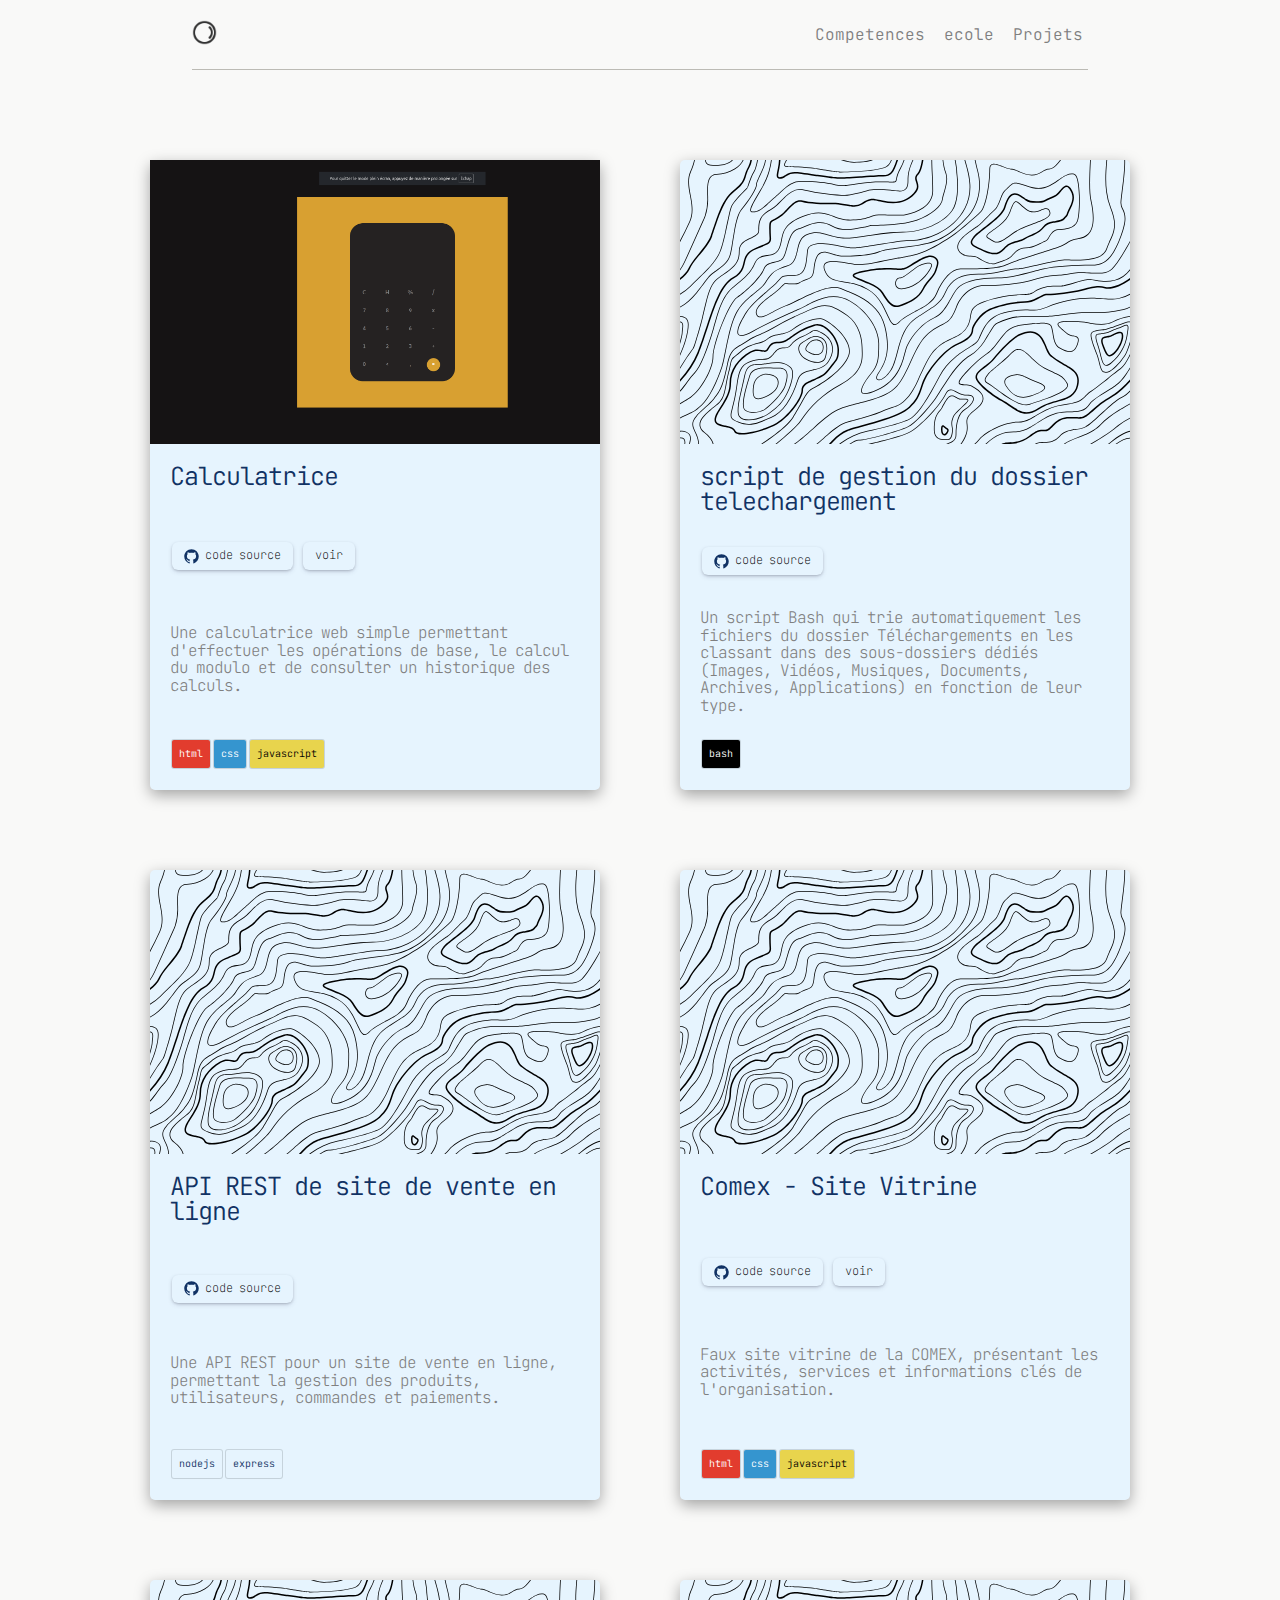
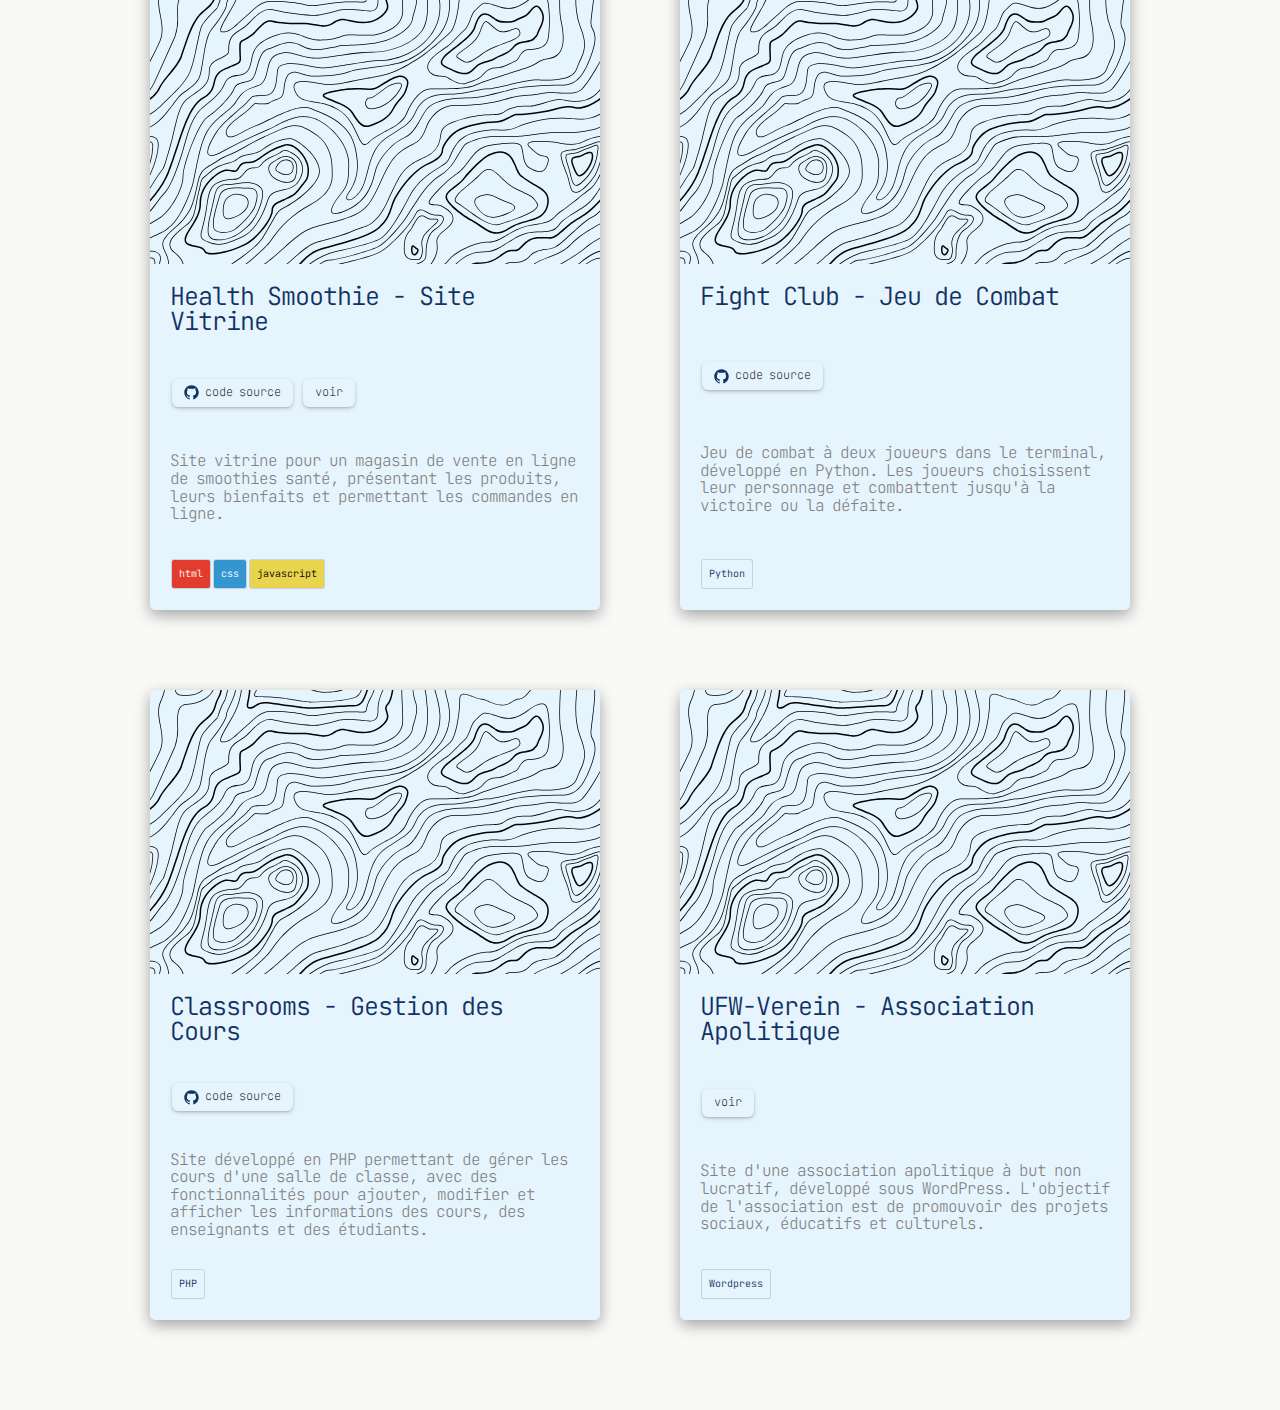
==== pages/projects.html @ 1305ce99 "initial commit" ====
<!DOCTYPE html>
<html lang="en">
<head>
    <meta charset="UTF-8">
    <meta name="viewport" content="width=device-width, initial-scale=1.0">
    <link rel="stylesheet" href="/general.css">
    <link rel="stylesheet" href="/pages/css/projects.css">
    <script src="/web-components/projet.js" defer></script>
    <title>Projets</title>
</head>
<body>
    
    <div class="container">
        <header>
            <a href="/index.html">
                <img src="/src/cercle.png" alt="">
            </a>
        <div>
            <a href="/pages/skills.html">
                Competences
            </a>
            <a href="/pages/school.html">
                ecole
            </a>
            <a href="/pages/projects.html">
                Projets
            </a>
        </div>
    </header>
        <div class="subcontainer">
            <div class="projects">
                <wc-projet 
                image="/src/projets/calculatrice.png"
                name="Calculatrice"
                source="https://github.com/ananianatid/Calculatrice"
                try="https://vocal-axolotl-d9de55.netlify.app/"
                text="Une calculatrice web simple permettant d'effectuer les opérations de base, le calcul du modulo et de consulter un historique des calculs."
                technology="html,css,javascript"
                ></wc-projet>
    
                <wc-projet 
                image="/src/projets/topography.svg"
                name="script de gestion du dossier telechargement"
                source="https://github.com/ananijoel/file_management_script.git"
                try=""
                text="Un script Bash qui trie automatiquement les fichiers du dossier Téléchargements en les classant dans des sous-dossiers dédiés (Images, Vidéos, Musiques, Documents, Archives, Applications) en fonction de leur type."
                technology="bash"
                ></wc-projet>
    
                <wc-projet 
                image="/src/projets/topography.svg"
                name="API REST de site de vente en ligne"
                source="https://github.com/ananijoel/webstore-api"
                try=""
                text="Une API REST pour un site de vente en ligne, permettant la gestion des produits, utilisateurs, commandes et paiements."
                technology="nodejs,express"
                ></wc-projet>
    
                <wc-projet 
                image="/src/projets/topography.svg"
                name="Comex - Site Vitrine"
                source="https://github.com/ananijoel/COMEX.git"
                try="https://comexvitrine.netlify.app/"
                text="Faux site vitrine de la COMEX, présentant les activités, services et informations clés de l'organisation."
                technology="html,css,javascript"
                ></wc-projet>
    
                <wc-projet 
                image="/src/projets/topography.svg"
                name="Health Smoothie - Site Vitrine"
                source="https://github.com/ananijoel/Health-smoothie.git"
                try="https://healthsmoothie.netlify.app/"
                text="Site vitrine pour un magasin de vente en ligne de smoothies santé, présentant les produits, leurs bienfaits et permettant les commandes en ligne."
                technology="html,css,javascript"
                ></wc-projet>
    
                <wc-projet 
                image="/src/projets/topography.svg"
                name="Fight Club - Jeu de Combat"
                source="https://github.com/ananijoel/fight_club"
                try=""
                text="Jeu de combat à deux joueurs dans le terminal, développé en Python. Les joueurs choisissent leur personnage et combattent jusqu'à la victoire ou la défaite."
                technology="Python"
                ></wc-projet>
    
                <wc-projet 
                image="/src/projets/topography.svg"
                name="Classrooms - Gestion des Cours"
                source="https://github.com/ananijoel/Classrooms"
                try=""
                text=" Site développé en PHP permettant de gérer les cours d'une salle de classe, avec des fonctionnalités pour ajouter, modifier et afficher les informations des cours, des enseignants et des étudiants."
                technology="PHP"
                ></wc-projet>
    
                <wc-projet 
                image="/src/projets/topography.svg"
                name="UFW-Verein - Association Apolitique"
                source=""
                try="https://ufw-verein.org/"
                text="Site d'une association apolitique à but non lucratif, développé sous WordPress. L'objectif de l'association est de promouvoir des projets sociaux, éducatifs et culturels."
                technology="Wordpress"
                ></wc-projet>
            </div>
        </div>
     </div>
</body>
</body>
</html>
---- general.css ----
@import url('https://fonts.googleapis.com/css2?family=JetBrains+Mono:ital,wght@0,100..800;1,100..800&display=swap');

*{
    box-sizing: border-box;
    padding: 0;
    margin: 0;
    font-family: 'Roboto';
    font-family: "JetBrains Mono", serif;
    font-optical-sizing: auto;
    font-weight: 300;
    font-style: normal;
    line-height: 110%;
    word-spacing: -1px;
}

body{
    overflow-x: hidden;
    background-color: #F9F9F8;
    height: fit-content;
    width: 100vw;
    display: flex;
    align-items: center;
    justify-content: center;
    flex-direction: column;
}
header{
    display: flex;
    align-items: center;
    justify-content: space-between;
    flex-direction: row;
    width: 100%;
    height: 70px;
    border-bottom: 1px solid #BCBBB5;

}
.home {
    display: flex;
    align-items: center;
    justify-content: center;
}
header > a{
    color: gray;
    display: block;
    width: fit-content;
    margin: 0;

    
}
header > a > img{
    height: 25px;
    width: 25px;
}
header > a > img:hover{
    transform: scale(1.1);
} 
header > div > a{
    text-decoration: none;
    color: gray;
    margin: 0 5px;
}
header  > div > a:hover{
    color: black;
}
---- pages/css/projects.css ----
.container{
    width: 70vw;
    height: 100%;
}
.subcontainer{
    margin: 50px 0 ;
    padding: 20px;
    border-radius: 5px;
    height: fit-content;
    width:100%;
    display: flex;
    flex-direction: column;
    display: flex;
    align-items: center;
    justify-content: center;
}
.projects {
    overflow: visible !important; 
    width: fit-content;
    height: fit-content;
    display: grid;
    grid-template-columns: repeat(2,2fr);
    gap: 40px;
    
}
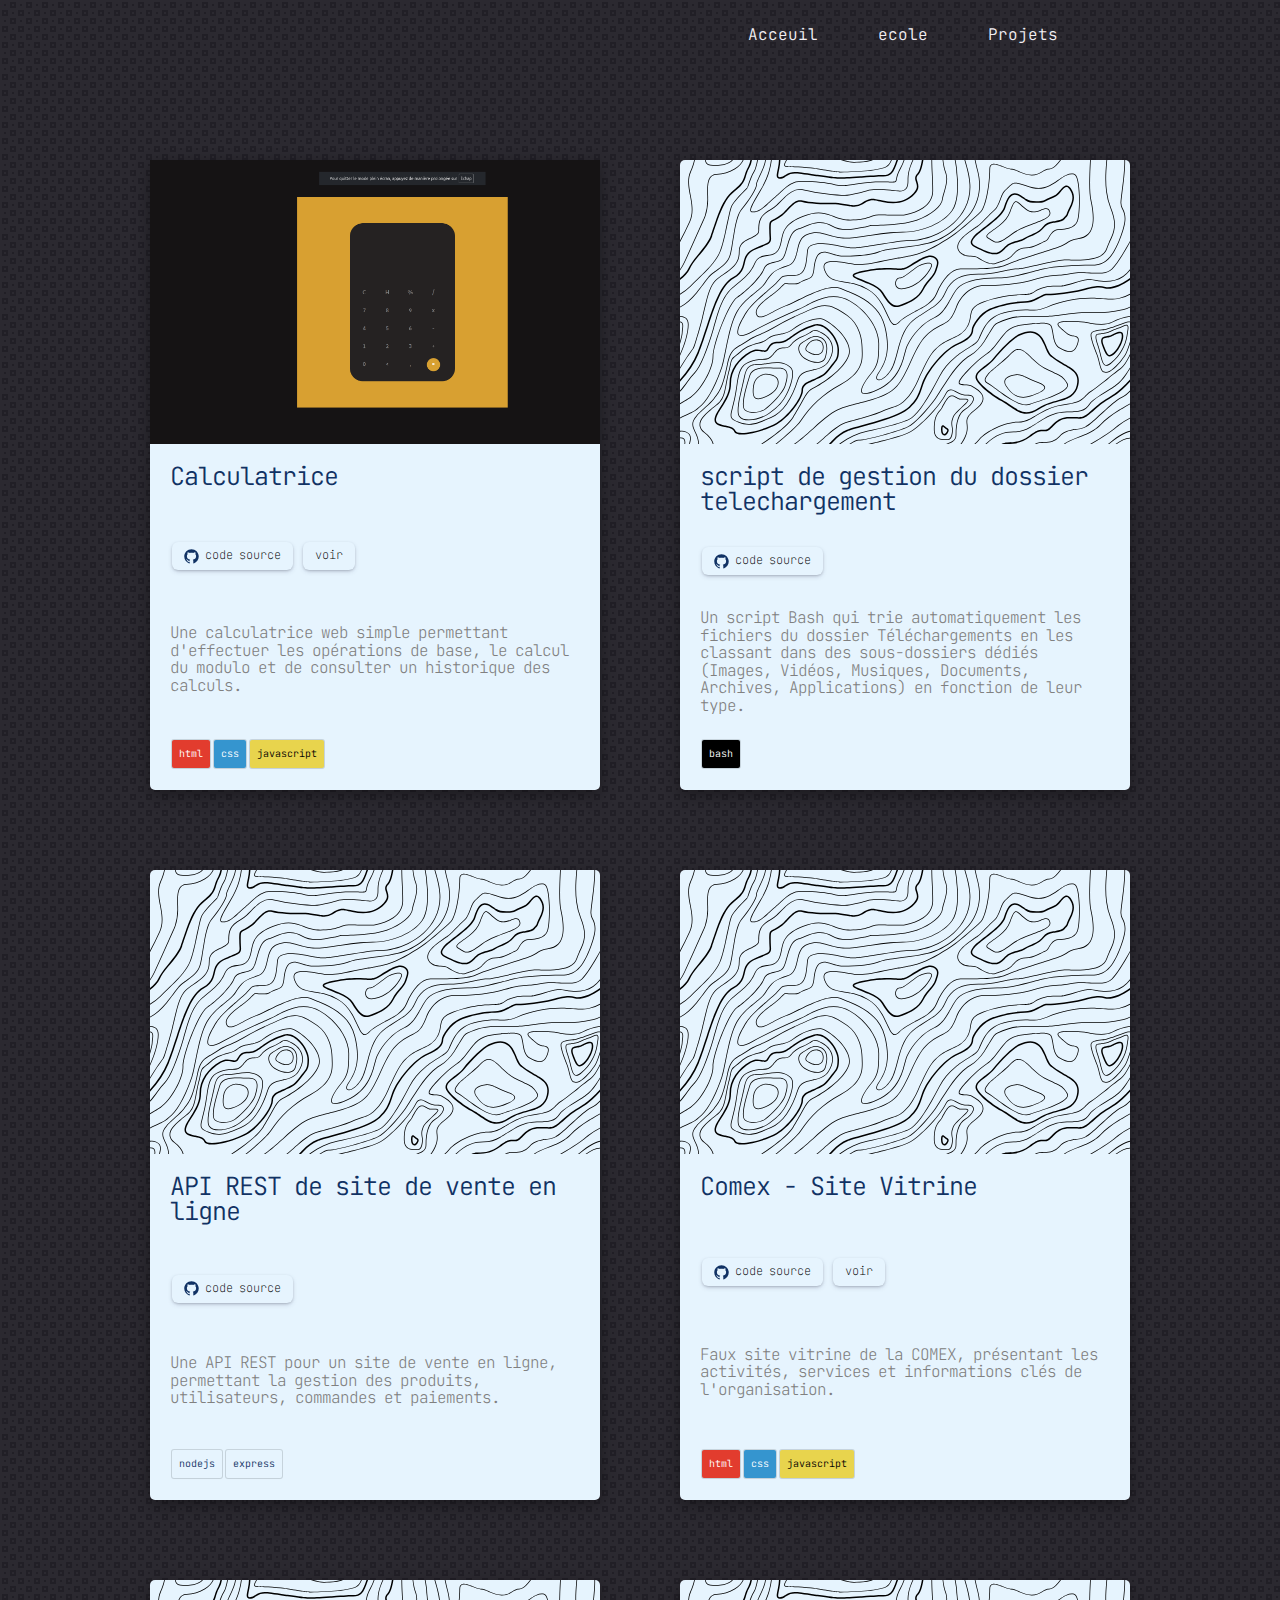
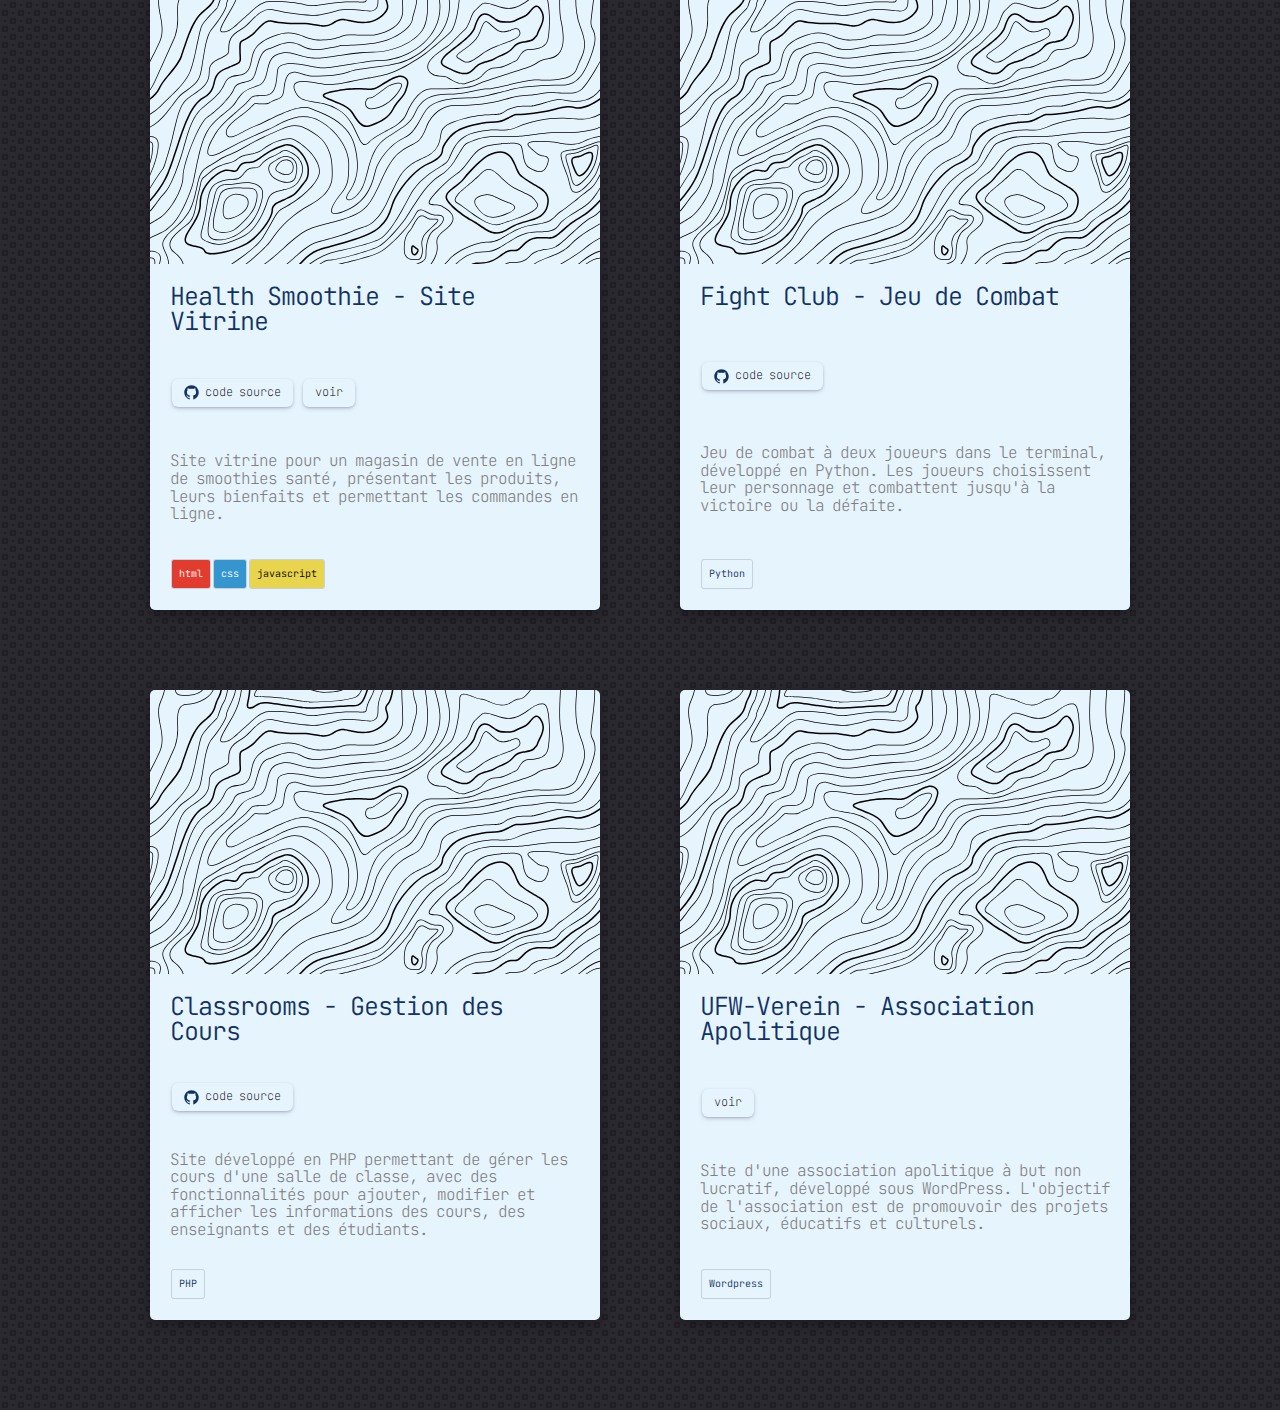
==== commit d45f7669: "portfolio v1" ====
--- a/pages/projects.html
+++ b/pages/projects.html
@@ -11,22 +11,8 @@
 <body>
     
     <div class="container">
-        <header>
-            <a href="/index.html">
-                <img src="/src/cercle.png" alt="">
-            </a>
-        <div>
-            <a href="/pages/skills.html">
-                Competences
-            </a>
-            <a href="/pages/school.html">
-                ecole
-            </a>
-            <a href="/pages/projects.html">
-                Projets
-            </a>
-        </div>
-    </header>
+        <script src="/web-components/header.js" defer></script>
+        <wc-header></wc-header>
         <div class="subcontainer">
             <div class="projects">
                 <wc-projet 
--- a/general.css
+++ b/general.css
@@ -15,7 +15,6 @@
 
 body{
     overflow-x: hidden;
-    background-color: #F9F9F8;
     height: fit-content;
     width: 100vw;
     display: flex;
@@ -23,41 +22,3 @@
     justify-content: center;
     flex-direction: column;
 }
-header{
-    display: flex;
-    align-items: center;
-    justify-content: space-between;
-    flex-direction: row;
-    width: 100%;
-    height: 70px;
-    border-bottom: 1px solid #BCBBB5;
-
-}
-.home {
-    display: flex;
-    align-items: center;
-    justify-content: center;
-}
-header > a{
-    color: gray;
-    display: block;
-    width: fit-content;
-    margin: 0;
-
-    
-}
-header > a > img{
-    height: 25px;
-    width: 25px;
-}
-header > a > img:hover{
-    transform: scale(1.1);
-} 
-header > div > a{
-    text-decoration: none;
-    color: gray;
-    margin: 0 5px;
-}
-header  > div > a:hover{
-    color: black;
-} --- a/pages/css/projects.css
+++ b/pages/css/projects.css
@@ -1,4 +1,13 @@
 
+body{
+    /*
+    background-color: var(--main-back-color);
+    background-image: url("data:image/svg+xml,%3Csvg xmlns='http://www.w3.org/2000/svg' width='4' height='4' viewBox='0 0 4 4'%3E%3Cpath fill='%239C92AC' fill-opacity='0.28' d='M1 3h1v1H1V3zm2-2h1v1H3V1z'%3E%3C/path%3E%3C/svg%3E");
+    */
+    background-color: #211f26;
+background-image: url("data:image/svg+xml,%3Csvg width='16' height='16' viewBox='0 0 16 16' xmlns='http://www.w3.org/2000/svg'%3E%3Cpath d='M0 0h16v2h-6v6h6v8H8v-6H2v6H0V0zm4 4h2v2H4V4zm8 8h2v2h-2v-2zm-8 0h2v2H4v-2zm8-8h2v2h-2V4z' fill='%23f2eff3' fill-opacity='0.05' fill-rule='evenodd'/%3E%3C/svg%3E");
+    
+}
 .container{
     width: 70vw;
     height: 100%;
